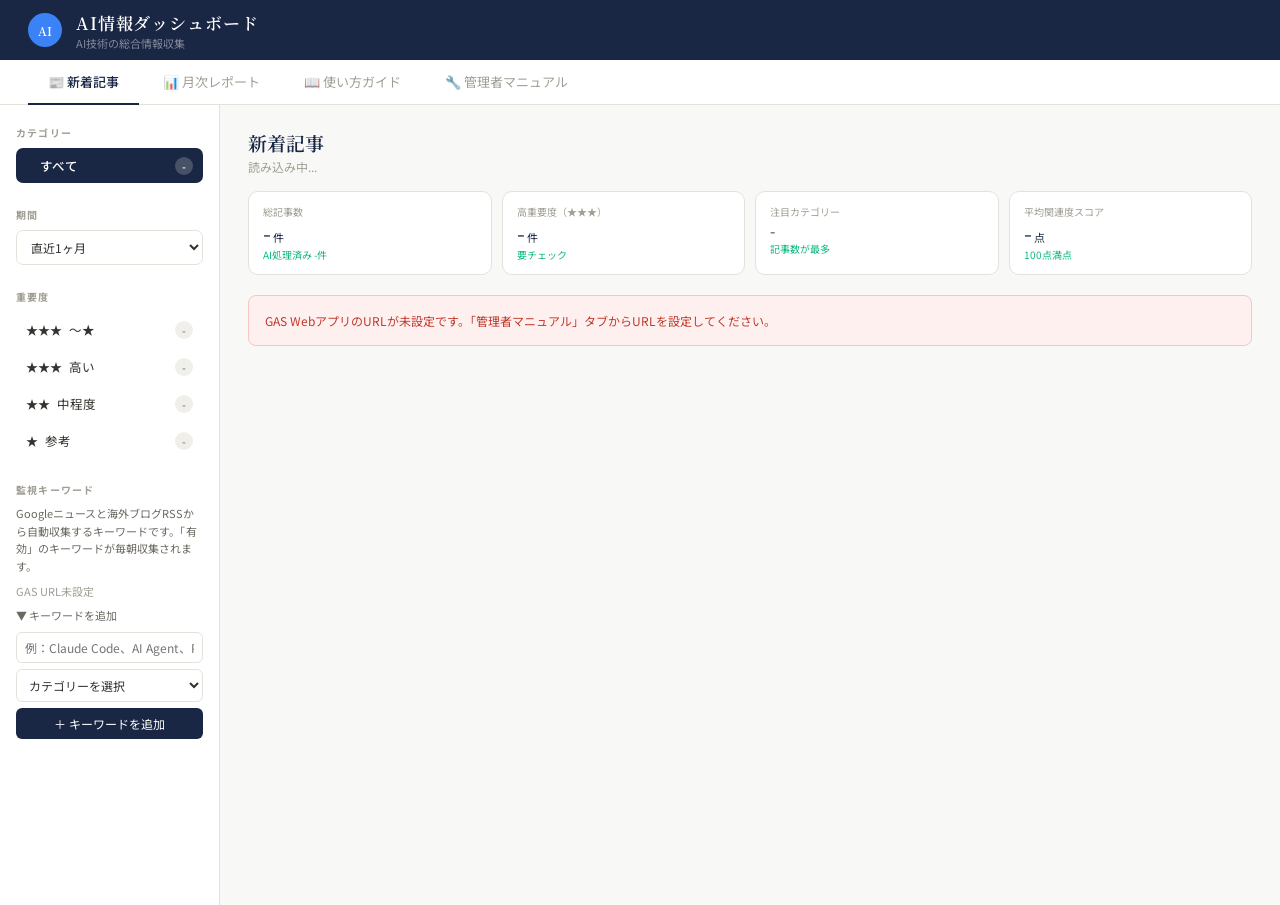
==== index.html @ a0c94f2d "GitHub Pages移行：フロントエンドをindex.html+style.css+app.jsに分割、GASをJSON APIに変更 - dashboard.htmlを3ファイルに分割（GitH" ====
<!DOCTYPE html>
<html lang="ja">
<head>
<meta charset="UTF-8">
<meta name="viewport" content="width=device-width, initial-scale=1.0">
<title>AI情報ダッシュボード</title>
<link href="https://fonts.googleapis.com/css2?family=Noto+Serif+JP:wght@400;600&family=Noto+Sans+JP:wght@300;400;500;700&display=swap" rel="stylesheet">
<link rel="stylesheet" href="style.css">
</head>
<body>

<header class="header">
  <div class="header-left">
    <button class="menu-btn" onclick="toggleSidebar()" aria-label="メニューを開く">☰</button>
    <div class="logo-mark">AI</div>
    <div>
      <div class="header-title">AI情報ダッシュボード</div>
      <div class="header-sub">AI技術の総合情報収集</div>
    </div>
  </div>
  <div class="header-right">
    <div class="loading-badge" id="last-updated"></div>
  </div>
</header>

<div class="tab-bar">
  <button class="tab-btn active" onclick="switchTab('articles',this)">📰 新着記事</button>
  <button class="tab-btn" onclick="switchTab('report',this)">📊 月次レポート</button>
  <button class="tab-btn" onclick="switchTab('guide',this)">📖 使い方ガイド</button>
  <button class="tab-btn" onclick="switchTab('admin',this)">🔧 管理者マニュアル</button>
</div>

<!-- 新着記事タブ -->
<div id="tab-articles">
  <div class="layout">
    <div class="sidebar-overlay" id="sidebar-overlay" onclick="closeSidebar()"></div>
    <aside class="sidebar" id="sidebar">
      <button class="sidebar-close" onclick="closeSidebar()" aria-label="メニューを閉じる">✕</button>
      <div class="sidebar-section">
        <div class="sidebar-label">カテゴリー</div>
        <div id="category-filters">
          <button class="filter-btn active" onclick="filterByCategory('all',this)">
            <span class="filter-btn-left"><span class="cat-dot" style="background:var(--navy)"></span>すべて</span>
            <span class="count-badge">-</span>
          </button>
        </div>
      </div>
      <div class="sidebar-section">
        <div class="sidebar-label">期間</div>
        <select class="period-select" onchange="filterByPeriod(this.value)">
          <option value="7">直近1週間</option>
          <option value="30" selected>直近1ヶ月</option>
          <option value="90">直近3ヶ月</option>
          <option value="0">すべて（古い記事含む）</option>
        </select>
      </div>
      <div class="sidebar-section">
        <div class="sidebar-label">重要度</div>
        <button class="filter-btn" onclick="filterByStars('all-stars',this)">
          <span class="filter-btn-left"><span style="font-size:12px">★★★</span>〜★</span>
          <span class="count-badge" id="count-stars-all">-</span>
        </button>
        <button class="filter-btn" onclick="filterByStars('★★★',this)">
          <span class="filter-btn-left"><span style="font-size:12px">★★★</span>高い</span>
          <span class="count-badge" id="count-stars-3">-</span>
        </button>
        <button class="filter-btn" onclick="filterByStars('★★',this)">
          <span class="filter-btn-left"><span style="font-size:12px">★★</span>中程度</span>
          <span class="count-badge" id="count-stars-2">-</span>
        </button>
        <button class="filter-btn" onclick="filterByStars('★',this)">
          <span class="filter-btn-left"><span style="font-size:12px">★</span>参考</span>
          <span class="count-badge" id="count-stars-1">-</span>
        </button>
      </div>
      <div class="sidebar-section">
        <div class="sidebar-label">監視キーワード</div>
        <div style="font-size:11px;color:var(--gray-600);line-height:1.6;margin-bottom:8px">Googleニュースと海外ブログRSSから自動収集するキーワードです。「有効」のキーワードが毎朝収集されます。</div>
        <div class="kw-list" id="kw-list"><div style="font-size:11px;color:var(--gray-400)">読み込み中...</div></div>
        <div class="kw-add-area">
          <div style="font-size:11px;color:var(--gray-600);line-height:1.5;margin-bottom:2px">▼ キーワードを追加</div>
          <input class="kw-input" id="new-kw-input" placeholder="例：Claude Code、AI Agent、Prompt Engineering" type="text">
          <select class="kw-cat-select" id="new-kw-cat">
            <option value="" disabled selected>カテゴリーを選択</option>
            <option value="LLM・基盤モデル">LLM・基盤モデル</option>
            <option value="エージェント工学">エージェント工学</option>
            <option value="AIコーディング支援">AIコーディング支援</option>
            <option value="AI運用・自動化">AI運用・自動化</option>
            <option value="AI検索・リサーチ">AI検索・リサーチ</option>
            <option value="AI活用事例">AI活用事例</option>
            <option value="AIガバナンス・セキュリティ">AIガバナンス・セキュリティ</option>
            <option value="プロンプトエンジニアリング">プロンプトエンジニアリング</option>
            <option value="その他">その他</option>
          </select>
          <button class="kw-add-btn" id="kw-add-btn" onclick="addNewKeyword()">＋ キーワードを追加</button>
        </div>
      </div>
    </aside>

    <main class="main">
      <div class="main-header">
        <div>
          <div class="main-title">新着記事</div>
          <div class="main-count" id="article-count">読み込み中...</div>
        </div>
      </div>
      <div class="stats-bar">
        <div class="stat-card">
          <div class="stat-label">総記事数</div>
          <div class="stat-value"><span id="stat-total">-</span><span class="stat-unit">件</span></div>
          <div class="stat-sub" id="stat-processed">AI処理済み -件</div>
        </div>
        <div class="stat-card">
          <div class="stat-label">高重要度（★★★）</div>
          <div class="stat-value"><span id="stat-high">-</span><span class="stat-unit">件</span></div>
          <div class="stat-sub">要チェック</div>
        </div>
        <div class="stat-card">
          <div class="stat-label">注目カテゴリー</div>
          <div class="stat-value" style="font-size:15px;margin-top:4px" id="stat-top-cat">-</div>
          <div class="stat-sub">記事数が最多</div>
        </div>
        <div class="stat-card">
          <div class="stat-label">平均関連度スコア</div>
          <div class="stat-value"><span id="stat-avg-score">-</span><span class="stat-unit">点</span></div>
          <div class="stat-sub">100点満点</div>
        </div>
      </div>
      <div id="articles-container">
        <div class="loading"><div class="spinner"></div>データを読み込み中...</div>
      </div>
    </main>
  </div>
</div>

<!-- 月次レポートタブ -->
<div id="tab-report" style="display:none">
  <div class="main">
    <div class="report-wrap">
      <div class="report-header">
        <div>
          <div class="report-title">月次レポート</div>
          <div class="report-meta" id="report-meta">読み込み中...</div>
        </div>
        <div style="display:flex;align-items:center;gap:10px">
          <select class="period-select" id="report-month-select" onchange="switchReport(this.value)" style="width:auto;min-width:140px">
            <option value="">読み込み中...</option>
          </select>
          <button class="report-gen-btn" id="report-gen-btn" onclick="generateReport()">🔄 今すぐ生成</button>
        </div>
      </div>
      <div id="report-container">
        <div class="loading"><div class="spinner"></div>レポートを読み込み中...</div>
      </div>
    </div>
  </div>
</div>

<!-- 使い方ガイドタブ -->
<div id="tab-guide" style="display:none">
  <div class="main">
    <div class="guide-wrap">

      <div class="guide-section">
        <div class="guide-section-title"><span class="section-icon"></span>このダッシュボードについて</div>
        <p class="guide-text">
          AI技術の総合情報収集ダッシュボードです。<br>
          Googleニュースと海外ブログRSSから、ChatGPT・Gemini・Claude・Perplexity・GitHub Copilotなど各種AIツールの最新情報を<strong>毎朝自動で収集</strong>し、<strong>AIが自動で分類・要約・重要度判定</strong>を行います。<br>
          英語の記事も日本語で要約されるので、海外の一次情報を素早くキャッチアップできます。
        </p>
      </div>

      <div class="guide-section">
        <div class="guide-section-title"><span class="section-icon"></span>画面の見方</div>

        <div class="guide-card">
          <div class="guide-card-title">📰 新着記事タブ</div>
          <div class="guide-card-desc">
            収集された記事の一覧です。各記事にはAIによるサマリー（3行要約）、カテゴリー、重要度（★〜★★★）、自社関連度スコア（0〜100点）が表示されます。<br>
            <strong>その日に取得された記事には青い「NEW」ラベル</strong>が付くので、毎朝チェックする際の目印になります。<br>
            <strong>★★★の記事は左端にブルーのラインが付き</strong>、特に注目すべき記事です。<br>
            記事タイトルをクリックすると元の記事ページに飛べます。
          </div>
        </div>

        <div class="guide-card">
          <div class="guide-card-title">📊 月次レポートタブ</div>
          <div class="guide-card-desc">
            毎月1日に自動生成される月次レポートです。先月の記事の傾向まとめ、カテゴリー別件数、注目トピック、自社への提言、注目記事ピックアップが確認できます。<br>
            「今すぐ生成」ボタンで手動生成も可能です（1〜2分かかります）。
          </div>
        </div>

        <div class="guide-card">
          <div class="guide-card-title">🔎 左サイドバー（フィルター）</div>
          <div class="guide-card-desc">
            <strong>カテゴリー</strong>：記事をカテゴリーで絞り込めます。<br>
            <strong>期間</strong>：直近1週間〜すべてで表示期間を切り替えられます。<br>
            <strong>重要度</strong>：★★★（高い）〜★（参考）で絞り込めます。<br>
            <strong>監視キーワード</strong>：収集対象のキーワード一覧の確認・追加・有効/無効の切り替えができます。
          </div>
        </div>
      </div>

      <div class="guide-section">
        <div class="guide-section-title"><span class="section-icon"></span>キーワードの追加・管理</div>
        <div class="guide-step">
          <div class="guide-step-num">1</div>
          <div class="guide-step-body">
            <div class="guide-step-title">キーワードを入力</div>
            <div class="guide-step-desc">左サイドバーの「監視キーワード」欄にある入力欄に、収集したいキーワードを入力します。<br>例：「Claude Code」「AI Agent」「Prompt Engineering」など</div>
          </div>
        </div>
        <div class="guide-step">
          <div class="guide-step-num">2</div>
          <div class="guide-step-body">
            <div class="guide-step-title">カテゴリーを選択</div>
            <div class="guide-step-desc">そのキーワードで集まる記事をどのカテゴリーに分類するか選びます。<br>（LLM・基盤モデル / エージェント工学 / AIコーディング支援 / AI運用・自動化 / AI検索・リサーチ / AI活用事例 / AIガバナンス・セキュリティ / プロンプトエンジニアリング / その他）</div>
          </div>
        </div>
        <div class="guide-step">
          <div class="guide-step-num">3</div>
          <div class="guide-step-body">
            <div class="guide-step-title">「＋ キーワードを追加」ボタンを押す</div>
            <div class="guide-step-desc">追加されたキーワードは翌朝9時の自動収集から反映されます。</div>
          </div>
        </div>
        <p class="guide-text" style="margin-top:8px">
          不要になったキーワードは、キーワード横の「有効」ボタンを押すと「無効」に切り替わり、次回から収集対象外になります。再度「無効」を押せば「有効」に戻せます。
        </p>
      </div>

      <div class="guide-section">
        <div class="guide-section-title"><span class="section-icon"></span>自動で動いていること</div>
        <p class="guide-text" style="margin-bottom:12px">以下はすべて自動実行されるため、普段の操作は不要です。</p>
        <div class="guide-card">
          <div class="guide-card-title"><span class="guide-badge guide-auto">自動</span>毎朝 9:00 ── 記事の自動収集</div>
          <div class="guide-card-desc">有効なキーワードでGoogleニュース（日本語＋英語）と海外ブログRSSを検索し、新着記事をデータベースに追加します。</div>
        </div>
        <div class="guide-card">
          <div class="guide-card-title"><span class="guide-badge guide-auto">自動</span>毎晩 23:00 ── AI分析・要約</div>
          <div class="guide-card-desc">未処理の記事をAI（Claude）で分析し、要約・重要度・関連度を自動で書き込みます。翌朝にはダッシュボードに反映されています。</div>
        </div>
        <div class="guide-card">
          <div class="guide-card-title"><span class="guide-badge guide-auto">自動</span>毎月1日 7:00 ── 月次レポート生成</div>
          <div class="guide-card-desc">先月分の記事を集計し、AIが傾向まとめ・提言・注目記事をレポートにまとめます。</div>
        </div>
      </div>

      <div class="guide-section">
        <div class="guide-section-title"><span class="section-icon"></span>よくある質問</div>
        <div class="guide-card">
          <div class="guide-card-title">Q. 記事が表示されないのですが？</div>
          <div class="guide-card-desc">左サイドバーの「期間」フィルターを「すべて」に切り替えてみてください。デフォルトは「直近1週間」のため、古い記事は非表示になっています。</div>
        </div>
        <div class="guide-card">
          <div class="guide-card-title">Q.「AI処理待ち」と表示される記事があります</div>
          <div class="guide-card-desc">AIの分析は毎晩23時に自動実行されます。当日収集された記事は翌朝までお待ちください。</div>
        </div>
        <div class="guide-card">
          <div class="guide-card-title">Q. キーワードを追加したのに記事が増えません</div>
          <div class="guide-card-desc">キーワード追加後、翌朝9時の自動収集で反映されます。追加直後には収集されませんのでお待ちください。</div>
        </div>
        <div class="guide-card">
          <div class="guide-card-title">Q. 月次レポートが表示されません</div>
          <div class="guide-card-desc">「月次レポート」タブの「今すぐ生成」ボタンで手動生成できます。初回はまだレポートが存在しないため、一度生成してください。</div>
        </div>
      </div>

    </div>
  </div>
</div>

<!-- 管理者マニュアルタブ -->
<div id="tab-admin" style="display:none">
  <div class="main">
    <div class="guide-wrap">

      <!-- GAS WebアプリURL設定セクション -->
      <div class="gas-url-section">
        <div class="guide-section-title"><span class="section-icon" style="background:var(--rose)"></span>GAS WebアプリURL設定（必須）</div>
        <p class="guide-text" style="margin-bottom:12px">
          このダッシュボードのデータ取得先となるGAS WebアプリのURLを設定してください。<br>
          GASエディタの「デプロイ」→「デプロイを管理」から確認できるウェブアプリURLを入力してください。
        </p>
        <input class="gas-url-input" id="gas-url-input" placeholder="https://script.google.com/macros/s/xxx/exec" type="url">
        <button class="gas-url-save-btn" onclick="saveGasUrl()">URLを保存</button>
        <div class="gas-url-status" id="gas-url-status"></div>
      </div>

      <div class="guide-section">
        <div class="guide-section-title"><span class="section-icon"></span>管理者マニュアルについて</div>
        <p class="guide-text">
          GASエディタでの手動操作が必要な場面のための手順書です。<br>
          普段は自動で動いているので、基本的には何もしなくてOKです。<br>
          <strong>GASエディタの開き方</strong>：スプレッドシート → 拡張機能 → Apps Script
        </p>
      </div>

      <div class="guide-section">
        <div class="guide-section-title"><span class="section-icon"></span>記事を全部消してイチから取り直したい</div>
        <div class="guide-step">
          <div class="guide-step-num">1</div>
          <div class="guide-step-body">
            <div class="guide-step-title">記事DBを空にする</div>
            <div class="guide-step-desc">スプレッドシートの「記事DB」シートを開き、2行目以降を全選択して削除する。<br>（1行目のヘッダーは残すこと）</div>
          </div>
        </div>
        <div class="guide-step">
          <div class="guide-step-num">2</div>
          <div class="guide-step-body">
            <div class="guide-step-title">fetchAndStoreArticles を実行</div>
            <div class="guide-step-desc">GASエディタで関数を選んで ▶ 実行。Googleニュースから記事が収集される。すぐ終わります。</div>
          </div>
        </div>
        <div class="guide-step">
          <div class="guide-step-num">3</div>
          <div class="guide-step-body">
            <div class="guide-step-title">processArticles を実行</div>
            <div class="guide-step-desc">未処理の記事をAIで分析・要約する。件数が多い場合は自動で継続実行されるので、1回実行すればOKです。</div>
          </div>
        </div>
      </div>

      <div class="guide-section">
        <div class="guide-section-title"><span class="section-icon"></span>「解析エラー」の記事を再処理したい</div>
        <div class="guide-step">
          <div class="guide-step-num">1</div>
          <div class="guide-step-body">
            <div class="guide-step-title">処理済みフラグを消す</div>
            <div class="guide-step-desc">スプレッドシートの「記事DB」シートで、該当記事のK列（処理済みフラグ）の「済」を削除して空白にする。</div>
          </div>
        </div>
        <div class="guide-step">
          <div class="guide-step-num">2</div>
          <div class="guide-step-body">
            <div class="guide-step-title">processArticles を実行</div>
            <div class="guide-step-desc">上と同じ手順でAI分析を再実行する。</div>
          </div>
        </div>
      </div>

      <div class="guide-section">
        <div class="guide-section-title"><span class="section-icon"></span>月次レポートを作り直したい</div>
        <div class="guide-step">
          <div class="guide-step-num">1</div>
          <div class="guide-step-body">
            <div class="guide-step-title">古いレポートを削除</div>
            <div class="guide-step-desc">スプレッドシートの「月次レポート」シートで、作り直したい月の行を右クリック →「行を削除」。</div>
          </div>
        </div>
        <div class="guide-step">
          <div class="guide-step-num">2</div>
          <div class="guide-step-body">
            <div class="guide-step-title">レポートを再生成</div>
            <div class="guide-step-desc">ダッシュボードの「月次レポート」タブ →「今すぐ生成」ボタンを押す。1〜2分かかります。</div>
          </div>
        </div>
      </div>

      <div class="guide-section">
        <div class="guide-section-title"><span class="section-icon"></span>自動実行が止まってしまったら</div>
        <p class="guide-text" style="margin-bottom:12px">
          トリガー（自動実行の設定）が消えたり動かなくなった場合：
        </p>
        <div class="guide-step">
          <div class="guide-step-num">1</div>
          <div class="guide-step-body">
            <div class="guide-step-title">トリガーの状態を確認</div>
            <div class="guide-step-desc">GASエディタの左メニューの「トリガー」（時計アイコン）で一覧を確認する。</div>
          </div>
        </div>
        <div class="guide-step">
          <div class="guide-step-num">2</div>
          <div class="guide-step-body">
            <div class="guide-step-title">GAS管理画面でトリガーを手動設定</div>
            <div class="guide-step-desc">左メニューの時計アイコン（トリガー）→「トリガーを追加」で、以下の3つを設定してください。</div>
          </div>
        </div>
        <div style="margin-top:12px">
          <div class="guide-card">
            <div class="guide-card-title"><span class="guide-badge guide-auto">自動</span>毎朝 9:00 ── fetchAndStoreArticles</div>
            <div class="guide-card-desc">Googleニュース（日英）と海外ブログRSSから新着記事を収集（日付ベースのタイマー / 午前9時〜10時）</div>
          </div>
          <div class="guide-card">
            <div class="guide-card-title"><span class="guide-badge guide-auto">自動</span>毎晩 23:00 ── processArticles</div>
            <div class="guide-card-desc">その日の未処理記事をAIで分析・要約（日付ベースのタイマー / 午後11時〜12時）</div>
          </div>
          <div class="guide-card">
            <div class="guide-card-title"><span class="guide-badge guide-auto">自動</span>毎月1日 7:00 ── generateMonthlyReport</div>
            <div class="guide-card-desc">先月分の月次レポートを生成（月ベースのタイマー / 1日 / 午前7時〜8時）</div>
          </div>
        </div>
      </div>

      <div class="guide-section">
        <div class="guide-section-title"><span class="section-icon"></span>コードを修正した後の反映手順</div>
        <div class="guide-step">
          <div class="guide-step-num">1</div>
          <div class="guide-step-body">
            <div class="guide-step-title">GASエディタで「デプロイを管理」をクリック</div>
          </div>
        </div>
        <div class="guide-step">
          <div class="guide-step-num">2</div>
          <div class="guide-step-body">
            <div class="guide-step-title">編集（鉛筆アイコン）をクリック</div>
          </div>
        </div>
        <div class="guide-step">
          <div class="guide-step-num">3</div>
          <div class="guide-step-body">
            <div class="guide-step-title">バージョンを「新バージョン」に変更</div>
          </div>
        </div>
        <div class="guide-step">
          <div class="guide-step-num">4</div>
          <div class="guide-step-body">
            <div class="guide-step-title">「デプロイ」をクリック</div>
          </div>
        </div>
      </div>

      <div class="guide-section">
        <div class="guide-section-title"><span class="section-icon"></span>関数一覧</div>
        <p class="guide-text" style="margin-bottom:12px">GASエディタで手動実行できる関数の一覧です。</p>
        <div class="guide-card">
          <div class="guide-card-title"><span class="guide-badge guide-manual">手動OK</span>fetchAndStoreArticles</div>
          <div class="guide-card-desc">Googleニュース（日英）と海外ブログRSSから記事を収集して記事DBに追加する</div>
        </div>
        <div class="guide-card">
          <div class="guide-card-title"><span class="guide-badge guide-manual">手動OK</span>processArticles</div>
          <div class="guide-card-desc">未処理の記事をClaude AIで分析・要約する（件数が多い場合は自動継続）</div>
        </div>
        <div class="guide-card">
          <div class="guide-card-title"><span class="guide-badge guide-manual">手動OK</span>generateMonthlyReport</div>
          <div class="guide-card-desc">先月分（なければ今月分）の月次レポートを生成する</div>
        </div>
        <div class="guide-card" style="opacity:0.6">
          <div class="guide-card-title">setAllTriggers（非推奨）</div>
          <div class="guide-card-desc">トリガーの一括設定。現在はGAS管理画面での手動設定を推奨しています。</div>
        </div>
        <div class="guide-card" style="opacity:0.6">
          <div class="guide-card-title">doGet / getArticlesData / getKeywordsData / addKeyword / toggleKeyword / getMonthlyReportData</div>
          <div class="guide-card-desc">ダッシュボードが自動で呼ぶ関数。手動で実行する必要はありません。</div>
        </div>
      </div>

      <div class="guide-section">
        <div class="guide-section-title"><span class="section-icon"></span>トラブルシューティング</div>
        <div class="guide-card">
          <div class="guide-card-title">記事が収集されない</div>
          <div class="guide-card-desc">GASエディタの「実行数」（時計アイコン）で fetchAndStoreArticles のログを確認。<br>「キーワード管理」シートに有効なキーワードがあるかも確認してください。</div>
        </div>
        <div class="guide-card">
          <div class="guide-card-title">AIサマリーが入らない・解析エラーになる</div>
          <div class="guide-card-desc">GASエディタ →「プロジェクトの設定」→「スクリプトプロパティ」で ANTHROPIC_API_KEY が正しいか確認。<br>Anthropicコンソールでキーが有効か・残高があるか確認してください。</div>
        </div>
        <div class="guide-card">
          <div class="guide-card-title">ダッシュボードが表示されない</div>
          <div class="guide-card-desc">「デプロイを管理」で最新バージョンにデプロイされているか確認してください。</div>
        </div>
      </div>

    </div>
  </div>
</div>

<script src="app.js"></script>
</body>
</html>
---- style.css ----
/* ===== AI情報ダッシュボード - style.css ===== */
/* モバイルファースト設計：デフォルトがスマホ、640px以上でPC向けオーバーライド */

:root {
  --navy:#1a2744; --navy-light:#253561;
  --rose:#3b82f6; --rose-light:#eff6ff;
  --gold:#f59e0b; --gold-light:#fefce8;
  --teal:#10b981; --teal-light:#ecfdf5;
  --lavender:#8b5cf6; --lavender-light:#f5f3ff;
  --gray-50:#f8f8f6; --gray-100:#f0efe9;
  --gray-200:#e4e3db; --gray-400:#a09e93;
  --gray-600:#6b6960; --gray-800:#33322e;
}

*{box-sizing:border-box;margin:0;padding:0}

body{
  font-family:'Noto Sans JP',sans-serif;
  background:var(--gray-50);
  color:#1e1d1a;
  min-height:100vh;
  min-height:100dvh;
  -webkit-text-size-adjust:100%;
  font-size:1rem;
}

/* ===== ヘッダー ===== */
.header{background:var(--navy);padding:0 12px;display:flex;align-items:center;justify-content:space-between;height:52px;position:sticky;top:0;z-index:100}
.header-left{display:flex;align-items:center;gap:14px}
.logo-mark{width:34px;height:34px;background:var(--rose);border-radius:50%;display:flex;align-items:center;justify-content:center;font-family:'Noto Serif JP',serif;font-size:0.75rem;color:white;font-weight:600}
.header-title{font-family:'Noto Serif JP',serif;font-size:1rem;color:white;font-weight:600;letter-spacing:.05em}
.header-sub{font-size:0.6875rem;color:rgba(255,255,255,.45);display:none}
.header-right{display:flex;align-items:center;gap:10px}
.keyword-badge{background:rgba(255,255,255,.1);border:1px solid rgba(255,255,255,.2);border-radius:20px;padding:4px 12px;font-size:0.6875rem;color:rgba(255,255,255,.75);display:none;align-items:center;gap:5px}
.kw-dot{width:6px;height:6px;border-radius:50%;background:#4cd964;animation:pulse 2s infinite}
@keyframes pulse{0%,100%{opacity:1}50%{opacity:.4}}
.loading-badge{font-size:0.75rem;color:rgba(255,255,255,.4)}

/* ===== タブバー（スマホ：画面下部固定） ===== */
.tab-bar{
  background:white;
  border-top:1px solid var(--gray-200);
  display:flex;
  padding:0 8px;
  gap:0;
  position:fixed;
  bottom:0;
  left:0;
  right:0;
  z-index:100;
  overflow-x:auto;
  -webkit-overflow-scrolling:touch;
  white-space:nowrap;
  padding-bottom:env(safe-area-inset-bottom);
}
.tab-bar::-webkit-scrollbar{display:none}
.tab-btn{padding:12px 16px;border:none;background:none;cursor:pointer;font-family:'Noto Sans JP',sans-serif;font-size:0.875rem;color:var(--gray-400);border-top:2px solid transparent;border-bottom:none;transition:all .15s;flex-shrink:0}
.tab-btn:hover{color:var(--navy)}
.tab-btn.active{color:var(--navy);font-weight:500;border-top-color:var(--navy)}

/* ===== レイアウト（スマホ：1カラム） ===== */
.layout{display:grid;grid-template-columns:1fr;min-height:calc(100vh - 100px);min-height:calc(100dvh - 100px);padding-bottom:60px}

/* ===== サイドバー（スマホ：オーバーレイ） ===== */
.sidebar{
  display:none;
  background:white;
  border-right:1px solid var(--gray-200);
  padding:20px 0;
  overflow-y:auto;
}
.sidebar.open{
  display:block;
  position:fixed;
  top:0;
  left:0;
  width:280px;
  height:100vh;
  height:100dvh;
  z-index:201;
  padding-top:52px;
  box-shadow:4px 0 20px rgba(0,0,0,.15);
  overflow-y:auto;
}
.sidebar-section{padding:0 16px;margin-bottom:24px}
.sidebar-label{font-size:0.75rem;font-weight:700;letter-spacing:.12em;color:var(--gray-400);margin-bottom:8px;text-transform:uppercase}
.filter-btn{display:flex;align-items:center;justify-content:space-between;width:100%;padding:10px 12px;border-radius:7px;border:none;background:none;cursor:pointer;font-family:'Noto Sans JP',sans-serif;font-size:0.875rem;color:var(--gray-800);transition:all .15s;margin-bottom:2px;text-align:left}
.filter-btn:hover{background:var(--gray-50)}
.filter-btn.active{background:var(--navy);color:white;font-weight:500}
.filter-btn-left{display:flex;align-items:center;gap:7px}
.cat-dot{width:7px;height:7px;border-radius:50%;flex-shrink:0}
.count-badge{font-size:0.6875rem;background:var(--gray-100);color:var(--gray-600);border-radius:10px;padding:1px 7px}
.filter-btn.active .count-badge{background:rgba(255,255,255,.2);color:white}
.period-select{width:100%;padding:10px 12px;border:1px solid var(--gray-200);border-radius:7px;font-family:'Noto Sans JP',sans-serif;font-size:0.875rem;color:var(--gray-800);background:white}

/* ===== キーワード管理 ===== */
.kw-list{display:flex;flex-direction:column;gap:4px;margin-bottom:8px}
.kw-item{display:flex;align-items:center;justify-content:space-between;padding:5px 8px;background:var(--gray-50);border-radius:6px;font-size:0.75rem}
.kw-item.inactive{opacity:.5}
.kw-toggle{font-size:0.625rem;padding:2px 6px;border-radius:4px;border:none;cursor:pointer;background:var(--teal-light);color:var(--teal);font-family:'Noto Sans JP',sans-serif}
.kw-toggle.off{background:var(--gray-100);color:var(--gray-400)}
.kw-add-area{display:flex;flex-direction:column;gap:6px;margin-top:8px}
.kw-input{width:100%;padding:6px 8px;border:1px solid var(--gray-200);border-radius:6px;font-size:0.75rem;font-family:'Noto Sans JP',sans-serif}
.kw-cat-select{width:100%;padding:6px 8px;border:1px solid var(--gray-200);border-radius:6px;font-size:0.75rem;font-family:'Noto Sans JP',sans-serif;color:var(--gray-800);background:white}
.kw-add-btn{width:100%;padding:7px;background:var(--navy);color:white;border:none;border-radius:6px;font-size:0.75rem;cursor:pointer;font-family:'Noto Sans JP',sans-serif}
.kw-add-btn:disabled{opacity:.5;cursor:not-allowed}

/* ===== ハンバーガーメニューボタン（スマホで表示） ===== */
.menu-btn{display:block;background:none;border:none;color:white;font-size:22px;cursor:pointer;padding:4px 8px;margin-right:8px;line-height:1}
/* サイドバーオーバーレイ */
.sidebar-overlay{display:none;position:fixed;top:0;left:0;right:0;bottom:0;background:rgba(0,0,0,.4);z-index:200}
.sidebar-overlay.open{display:block}
.sidebar-close{display:block;position:absolute;top:12px;right:12px;background:none;border:none;font-size:22px;color:var(--gray-600);cursor:pointer;padding:4px 8px;line-height:1}

/* ===== メインエリア ===== */
.main{padding:16px 12px;padding-bottom:80px}
.main-header{display:flex;align-items:center;justify-content:space-between;margin-bottom:16px}
.main-title{font-family:'Noto Serif JP',serif;font-size:1.25rem;font-weight:600;color:var(--navy)}
.main-count{font-size:0.875rem;color:var(--gray-400);margin-top:2px}

/* ===== 統計カード ===== */
.stats-bar{display:grid;grid-template-columns:repeat(2,1fr);gap:8px;margin-bottom:16px}
.stat-card{background:white;border-radius:10px;padding:12px 14px;border:1px solid var(--gray-200)}
.stat-label{font-size:0.75rem;color:var(--gray-400);margin-bottom:3px}
.stat-value{font-family:'Noto Serif JP',serif;font-size:1.375rem;font-weight:600;color:var(--navy);line-height:1}
.stat-unit{font-size:0.6875rem;font-family:'Noto Sans JP',sans-serif;font-weight:400;margin-left:2px}
.stat-sub{font-size:0.75rem;color:var(--teal);margin-top:3px}

/* ===== 記事カード ===== */
.articles{display:flex;flex-direction:column;gap:12px}
.article-card{background:white;border-radius:10px;border:1px solid var(--gray-200);padding:16px 14px;transition:all .2s;position:relative;overflow:hidden}
.article-card:hover{border-color:var(--navy);box-shadow:0 3px 14px rgba(26,39,68,.07)}
.article-card.high::before{content:'';position:absolute;left:0;top:0;bottom:0;width:3px;background:var(--rose)}
.card-top{display:flex;align-items:flex-start;justify-content:space-between;gap:10px;margin-bottom:8px}
.card-meta{display:flex;align-items:center;gap:6px;flex-wrap:wrap}
.new-badge{background:var(--rose);color:white;font-size:0.6875rem;font-weight:700;padding:3px 8px;border-radius:8px}
.cat-tag{display:inline-flex;align-items:center;gap:3px;border-radius:20px;padding:3px 8px;font-size:0.75rem;font-weight:500}
.date-text{font-size:0.75rem;color:var(--gray-400);white-space:nowrap}
.stars-text{font-size:0.9375rem;white-space:nowrap}
.card-title{font-size:1rem;font-weight:700;color:var(--navy);line-height:1.6;margin-bottom:8px}
.card-title a{color:inherit;text-decoration:none}
.card-title a:hover{text-decoration:underline}
.card-source{font-size:0.8125rem;color:var(--gray-400);margin-bottom:8px}
.summary-box{background:var(--gray-50);border-radius:7px;padding:10px 12px;margin-bottom:10px;border-left:2px solid var(--gray-200)}
.summary-label{font-size:0.5625rem;font-weight:700;color:var(--gray-400);letter-spacing:.1em;margin-bottom:5px}
.summary-text{font-size:0.875rem;color:var(--gray-800);line-height:2}
.card-footer{display:flex;align-items:center;justify-content:space-between}
.relevance-bar{display:flex;align-items:center;gap:6px}
.relevance-label{font-size:0.75rem;color:var(--gray-400)}
.bar-track{width:60px;height:4px;background:var(--gray-200);border-radius:2px;overflow:hidden}
.bar-fill{height:100%;border-radius:2px;background:var(--teal)}
.relevance-pct{font-size:0.8125rem;font-weight:700;color:var(--teal)}
.unprocessed-note{font-size:0.8125rem;color:var(--gray-400);font-style:italic;margin-bottom:10px}

/* ===== ローディング・空・エラー ===== */
.loading{text-align:center;padding:60px;color:var(--gray-400);font-size:0.875rem}
.spinner{width:32px;height:32px;border:3px solid var(--gray-200);border-top-color:var(--navy);border-radius:50%;animation:spin .8s linear infinite;margin:0 auto 12px}
@keyframes spin{to{transform:rotate(360deg)}}
.empty{text-align:center;padding:60px;color:var(--gray-400)}
.error-box{background:#fff0f0;border:1px solid #f5c6c6;border-radius:8px;padding:16px;color:#c0392b;font-size:0.75rem}

/* ===== 月次レポート ===== */
.report-wrap{max-width:100%;margin:0 auto}
.report-header{display:flex;align-items:center;justify-content:space-between;margin-bottom:24px;flex-wrap:wrap;gap:12px}
.report-title{font-family:'Noto Serif JP',serif;font-size:1.25rem;font-weight:600;color:var(--navy)}
.report-meta{font-size:0.875rem;color:var(--gray-400);margin-top:4px}
.report-gen-btn{padding:8px 18px;background:var(--navy);color:white;border:none;border-radius:8px;font-size:0.8125rem;font-family:'Noto Sans JP',sans-serif;cursor:pointer}
.report-gen-btn:disabled{opacity:.5;cursor:not-allowed}
.report-section{background:white;border-radius:10px;border:1px solid var(--gray-200);padding:18px 14px;margin-bottom:16px}
.report-section-title{font-family:'Noto Serif JP',serif;font-size:1.0625rem;font-weight:600;color:var(--navy);margin-bottom:14px;display:flex;align-items:center;gap:8px}
.section-icon{width:6px;height:20px;border-radius:3px;background:var(--rose);flex-shrink:0}
.trend-text{font-size:0.9375rem;line-height:1.9;color:var(--gray-800)}
.cat-bars{display:flex;flex-direction:column;gap:10px}
.cat-bar-item{display:flex;align-items:center;gap:12px}
.cat-bar-name{font-size:0.875rem;color:var(--gray-800);width:110px;flex-shrink:0}
.cat-bar-track{flex:1;height:8px;background:var(--gray-100);border-radius:4px;overflow:hidden}
.cat-bar-fill{height:100%;border-radius:4px;background:var(--rose)}
.cat-bar-count{font-size:0.8125rem;font-weight:700;color:var(--gray-600);width:40px;text-align:right;flex-shrink:0}
.topics-list{display:flex;flex-wrap:wrap;gap:8px}
.topic-chip{background:var(--navy-light,#253561);color:white;border-radius:20px;padding:6px 16px;font-size:0.875rem}
.rec-list{display:flex;flex-direction:column;gap:12px}
.rec-item{border-left:3px solid var(--gray-200);padding:10px 14px;border-radius:0 8px 8px 0;background:var(--gray-50)}
.rec-item.high{border-left-color:var(--rose)}
.rec-item.mid{border-left-color:var(--gold)}
.rec-item.low{border-left-color:var(--teal)}
.rec-title{font-size:0.9375rem;font-weight:700;color:var(--navy);margin-bottom:4px;display:flex;align-items:center;gap:8px}
.priority-badge{font-size:0.75rem;padding:1px 7px;border-radius:10px;font-weight:500}
.priority-badge.high{background:var(--rose-light);color:var(--rose)}
.priority-badge.mid{background:var(--gold-light);color:#8a6500}
.priority-badge.low{background:var(--teal-light);color:var(--teal)}
.rec-detail{font-size:0.875rem;color:var(--gray-800);line-height:1.8}
.pickup-list{display:flex;flex-direction:column;gap:10px}
.pickup-item{padding:12px 14px;background:var(--gray-50);border-radius:8px;border:1px solid var(--gray-200)}
.pickup-top{display:flex;align-items:center;gap:8px;margin-bottom:6px}
.pickup-title{font-size:0.9375rem;font-weight:700;color:var(--navy);line-height:1.5;margin-bottom:4px}
.pickup-title a:hover{text-decoration:underline}
.pickup-summary{font-size:0.875rem;color:var(--gray-800);line-height:1.7}
.no-report{text-align:center;padding:60px}
.no-report-icon{font-size:40px;margin-bottom:12px}
.no-report-text{font-size:0.875rem;color:var(--gray-400);margin-bottom:20px}

/* ===== 使い方ガイド ===== */
.guide-wrap{max-width:100%;margin:0 auto}
.guide-section{background:white;border-radius:10px;border:1px solid var(--gray-200);padding:18px 14px;margin-bottom:16px}
.guide-section-title{font-family:'Noto Serif JP',serif;font-size:1.0625rem;font-weight:600;color:var(--navy);margin-bottom:14px;display:flex;align-items:center;gap:8px}
.guide-text{font-size:0.9375rem;color:var(--gray-800);line-height:2}
.guide-step{display:flex;gap:12px;margin-bottom:14px}
.guide-step-num{width:28px;height:28px;border-radius:50%;background:var(--navy);color:white;font-size:0.75rem;font-weight:700;display:flex;align-items:center;justify-content:center;flex-shrink:0;margin-top:2px}
.guide-step-body{flex:1}
.guide-step-title{font-size:0.9375rem;font-weight:700;color:var(--navy);margin-bottom:2px}
.guide-step-desc{font-size:0.875rem;color:var(--gray-600);line-height:1.8}
.guide-card{background:var(--gray-50);border-radius:8px;padding:14px 14px;margin-bottom:8px;border:1px solid var(--gray-200)}
.guide-card-title{font-size:0.9375rem;font-weight:700;color:var(--navy);margin-bottom:4px;display:flex;align-items:center;gap:6px}
.guide-card-desc{font-size:0.875rem;color:var(--gray-600);line-height:1.8}
.guide-badge{display:inline-block;font-size:0.625rem;font-weight:700;padding:2px 8px;border-radius:10px;margin-right:4px}
.guide-auto{background:var(--teal-light);color:var(--teal)}
.guide-manual{background:var(--rose-light);color:var(--rose)}

/* ===== GAS URL設定 ===== */
.gas-url-section{background:var(--rose-light);border:1px solid var(--rose);border-radius:10px;padding:18px 14px;margin-bottom:16px}
.gas-url-section .guide-section-title{color:var(--rose)}
.gas-url-input{width:100%;padding:10px 12px;border:1px solid var(--gray-200);border-radius:7px;font-size:0.875rem;font-family:'Noto Sans JP',sans-serif;margin-bottom:8px}
.gas-url-save-btn{padding:8px 18px;background:var(--rose);color:white;border:none;border-radius:8px;font-size:0.8125rem;font-family:'Noto Sans JP',sans-serif;cursor:pointer}
.gas-url-save-btn:hover{opacity:.9}
.gas-url-status{font-size:0.75rem;color:var(--teal);margin-top:8px}

/* ===== モーダル（ボトムシート風） ===== */
.modal-overlay{display:none;position:fixed;top:0;left:0;right:0;bottom:0;background:rgba(0,0,0,.4);z-index:300;align-items:flex-end;justify-content:center}
.modal-overlay.open{display:flex}
.modal-content{background:white;border-radius:16px 16px 0 0;padding:24px;width:100%;max-height:80vh;max-height:80dvh;overflow-y:auto;animation:slideUp .3s ease-out}
@keyframes slideUp{from{transform:translateY(100%)}to{transform:translateY(0)}}

/* ===================================================================
   PC向けオーバーライド（640px以上）
   =================================================================== */
@media (min-width: 640px) {
  /* ヘッダー */
  .header{padding:0 28px;height:60px}
  .header-title{font-size:1.0625rem}
  .header-sub{display:block}
  .keyword-badge{display:flex}
  .loading-badge{font-size:0.6875rem}

  /* ハンバーガー・サイドバー閉じるボタンを非表示 */
  .menu-btn{display:none}
  .sidebar-close{display:none}

  /* タブバー：上部sticky */
  .tab-bar{
    position:sticky;
    top:60px;
    bottom:auto;
    left:auto;
    right:auto;
    border-bottom:1px solid var(--gray-200);
    border-top:none;
    padding:0 28px;
    gap:4px;
    overflow-x:visible;
    white-space:normal;
    padding-bottom:0;
  }
  .tab-btn{padding:12px 20px;font-size:0.8125rem;border-bottom:2px solid transparent;border-top:none;margin-bottom:-1px}
  .tab-btn.active{border-bottom-color:var(--navy);border-top-color:transparent}

  /* レイアウト：2カラム */
  .layout{grid-template-columns:220px 1fr;min-height:calc(100vh - 100px);padding-bottom:0}

  /* サイドバー：通常表示 */
  .sidebar{display:block;position:sticky;top:100px;height:calc(100vh - 100px);overflow-y:auto}
  .sidebar.open{position:sticky;width:auto;height:calc(100vh - 100px);z-index:auto;padding-top:20px;box-shadow:none}

  /* フィルター */
  .filter-btn{font-size:0.78125rem;padding:8px 10px}
  .sidebar-label{font-size:0.625rem}
  .period-select{font-size:0.75rem;padding:7px 10px}

  /* メインエリア */
  .main{padding:24px 28px;padding-bottom:24px}
  .main-title{font-size:1.1875rem}
  .main-count{font-size:0.75rem}

  /* 統計カード */
  .stats-bar{grid-template-columns:repeat(4,1fr);gap:10px;margin-bottom:20px}
  .stat-value{font-size:1.375rem}
  .stat-label{font-size:0.625rem}
  .stat-sub{font-size:0.625rem}

  /* 記事カード */
  .article-card{padding:18px 20px;border-radius:12px}
  .card-title{font-size:0.9rem;line-height:1.5}
  .card-source{font-size:0.6875rem}
  .summary-text{font-size:0.75rem;line-height:1.9}
  .cat-tag{font-size:0.6875rem;padding:2px 8px}
  .date-text{font-size:0.6875rem}
  .stars-text{font-size:0.8125rem}
  .relevance-label{font-size:0.625rem}
  .bar-track{width:70px}
  .relevance-pct{font-size:0.6875rem}
  .unprocessed-note{font-size:0.6875rem}
  .new-badge{font-size:0.5625rem;padding:2px 6px}

  /* レポート */
  .report-wrap{max-width:860px}
  .report-header{flex-wrap:nowrap}
  .report-title{font-size:1.375rem}
  .report-meta{font-size:0.75rem}
  .report-section{padding:22px 24px;border-radius:14px}
  .report-section-title{font-size:1rem}
  .trend-text{font-size:0.875rem}
  .cat-bar-name{width:160px;font-size:0.8125rem}
  .cat-bar-count{font-size:0.75rem}
  .topic-chip{font-size:0.75rem;padding:5px 14px}
  .rec-title{font-size:0.8125rem}
  .rec-detail{font-size:0.75rem}
  .pickup-title{font-size:0.8125rem}
  .pickup-summary{font-size:0.75rem}
  .priority-badge{font-size:0.625rem}

  /* ガイド */
  .guide-wrap{max-width:860px}
  .guide-section{padding:22px 24px;border-radius:14px}
  .guide-section-title{font-size:1rem}
  .guide-text{font-size:0.84375rem}
  .guide-step-title{font-size:0.84375rem}
  .guide-step-desc{font-size:0.78125rem}
  .guide-card{padding:14px 16px}
  .guide-card-title{font-size:0.8125rem}
  .guide-card-desc{font-size:0.78125rem}

  /* モーダル：PC版は中央配置 */
  .modal-overlay{align-items:center}
  .modal-content{border-radius:16px;max-width:500px;animation:none}
}
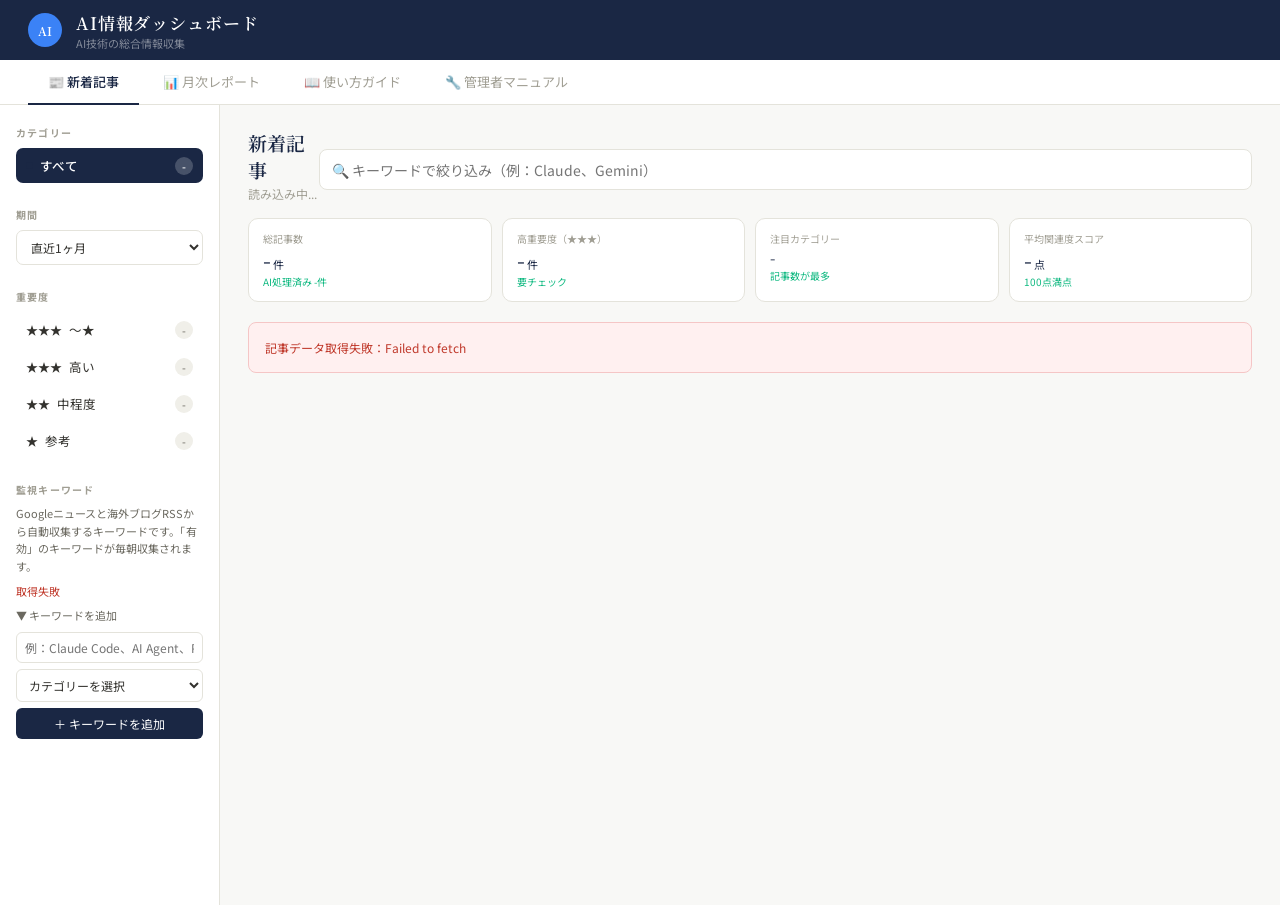
==== commit d56a3273: "管理者パスワード認証＋キーワード検索フィルター追加 - 管理者マニュアルタブ・キーワード追加/切替にパスワード認証を追加 - セッション中は1回認証すればOK（sessionStorage） - 記事" ====
--- a/index.html
+++ b/index.html
@@ -103,6 +103,7 @@
           <div class="main-title">新着記事</div>
           <div class="main-count" id="article-count">読み込み中...</div>
         </div>
+        <input class="search-input" id="search-input" type="text" placeholder="🔍 キーワードで絞り込み（例：Claude、Gemini）" oninput="filterBySearch(this.value)">
       </div>
       <div class="stats-bar">
         <div class="stat-card">
--- a/style.css
+++ b/style.css
@@ -158,6 +158,17 @@
 @keyframes spin{to{transform:rotate(360deg)}}
 .empty{text-align:center;padding:60px;color:var(--gray-400)}
 .error-box{background:#fff0f0;border:1px solid #f5c6c6;border-radius:8px;padding:16px;color:#c0392b;font-size:0.75rem}
+
+/* ページネーション */
+.pagination{display:flex;justify-content:center;align-items:center;gap:6px;margin-top:20px;padding:16px 0;flex-wrap:wrap}
+.page-btn{min-width:36px;height:36px;border:1px solid var(--gray-200);border-radius:8px;background:white;color:var(--gray-800);font-size:0.875rem;cursor:pointer;font-family:'Noto Sans JP',sans-serif;transition:all .15s}
+.page-btn:hover:not(:disabled){background:var(--navy);color:white;border-color:var(--navy)}
+.page-btn.active{background:var(--navy);color:white;border-color:var(--navy);font-weight:700}
+.page-btn:disabled{opacity:.3;cursor:not-allowed}
+
+/* 検索欄 */
+.search-input{width:100%;padding:0.6rem 0.75rem;border:1px solid var(--gray-200);border-radius:8px;font-size:0.875rem;font-family:'Noto Sans JP',sans-serif;color:var(--gray-800);background:white;margin-top:8px}
+.search-input:focus{outline:none;border-color:var(--navy);box-shadow:0 0 0 2px rgba(26,39,68,.1)}
 
 /* ===== 月次レポート ===== */
 .report-wrap{max-width:100%;margin:0 auto}
